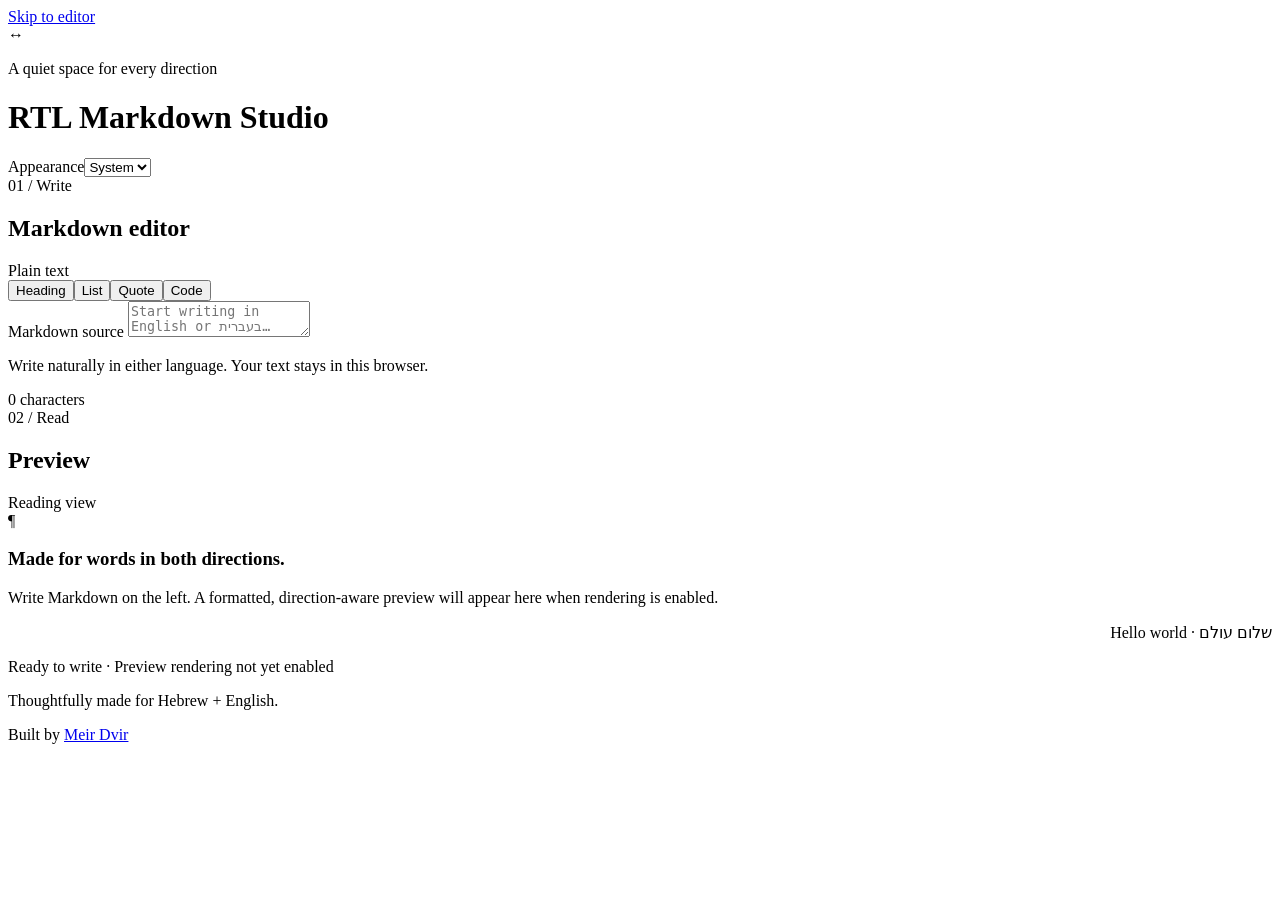
==== index.html @ 84f54b9d "feat(v1): add accessible static editor shell" ====
<!doctype html>
<html lang="en">
<head>
<meta charset="utf-8">
<meta name="viewport" content="width=device-width,initial-scale=1">
<meta name="color-scheme" content="light dark">
<meta name="description" content="An offline-first Markdown workspace for Hebrew and English writing.">
<title>RTL Markdown Studio</title>
<link rel="stylesheet" href="./styles.css">
<script src="./src/app.js" defer></script>
</head>
<body data-theme="system">
<a class="skip-link" href="#editor">Skip to editor</a>
<div class="app-shell">
<header class="site-header">
  <div class="brand"><span class="brand-mark" aria-hidden="true">↔</span><div><p class="eyebrow">A quiet space for every direction</p><h1>RTL Markdown Studio</h1></div></div>
  <div class="header-actions"><label for="theme">Appearance</label><select id="theme" name="theme"><option value="system">System</option><option value="light">Light</option><option value="dark">Dark</option></select></div>
</header>
<main class="workspace" aria-label="Markdown workspace">
<section class="panel editor-panel" aria-labelledby="editor-title">
  <div class="panel-header"><div><span class="section-kicker">01 / Write</span><h2 id="editor-title">Markdown editor</h2></div><span class="panel-tag">Plain text</span></div>
  <div class="toolbar" role="toolbar" aria-label="Markdown formatting"><button type="button" data-insert="heading">Heading</button><button type="button" data-insert="list">List</button><button type="button" data-insert="quote">Quote</button><button type="button" data-insert="code">Code</button></div>
  <label class="visually-hidden" for="editor">Markdown source</label>
  <textarea id="editor" name="editor" dir="auto" spellcheck="true" aria-describedby="editor-help" placeholder="Start writing in English or בעברית…"></textarea>
  <div class="panel-bottom"><p id="editor-help">Write naturally in either language. Your text stays in this browser.</p><output id="editor-count" for="editor">0 characters</output></div>
</section>
<section class="panel preview-panel" aria-labelledby="preview-title">
  <div class="panel-header"><div><span class="section-kicker">02 / Read</span><h2 id="preview-title">Preview</h2></div><span class="panel-tag">Reading view</span></div>
  <div id="preview" class="preview-content" role="region" aria-label="Rendered Markdown preview" aria-describedby="preview-help">
    <div class="empty-state"><span class="empty-symbol" aria-hidden="true">¶</span><h3>Made for words in both directions.</h3><p id="preview-help">Write Markdown on the left. A formatted, direction-aware preview will appear here when rendering is enabled.</p><p class="example" dir="auto">שלום עולם · Hello world</p></div>
  </div>
  <div class="panel-bottom preview-bottom"><p id="workspace-status" role="status" aria-live="polite">Ready to write · Preview rendering not yet enabled</p></div>
</section>
</main>
<footer class="site-footer"><p>Thoughtfully made for Hebrew + English.</p><p>Built by <a href="https://github.com/MeiRR17" rel="noopener noreferrer">Meir Dvir</a></p></footer>
</div>
</body>
</html>
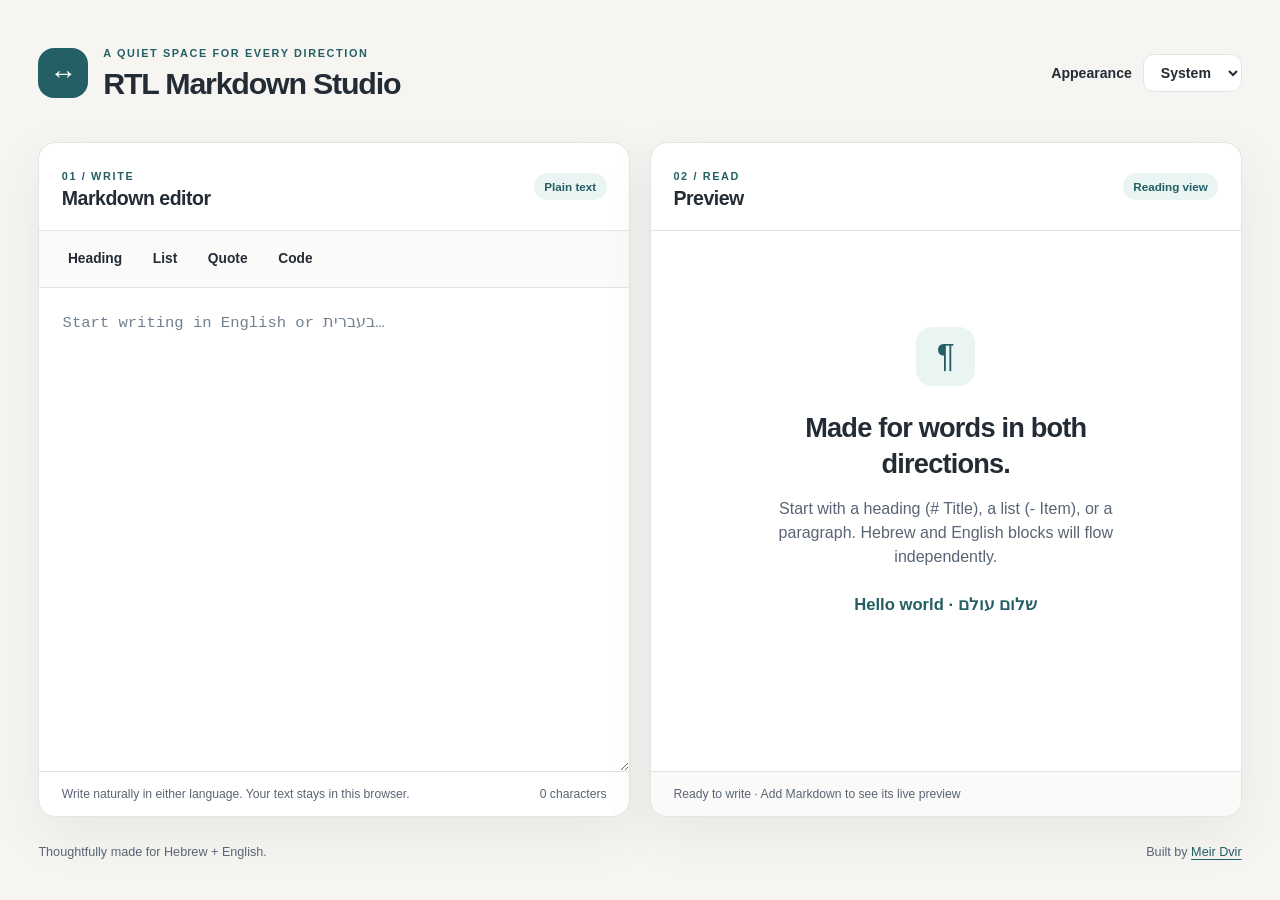
==== commit c8bad238: "v4: live preview and per-block direction (index.html)" ====
--- a/index.html
+++ b/index.html
@@ -7,6 +7,7 @@
 <meta name="description" content="An offline-first Markdown workspace for Hebrew and English writing.">
 <title>RTL Markdown Studio</title>
 <link rel="stylesheet" href="./styles.css">
+<script src="./src/preview-runtime.js" defer></script>
 <script src="./src/app.js" defer></script>
 </head>
 <body data-theme="system">
@@ -27,9 +28,9 @@
 <section class="panel preview-panel" aria-labelledby="preview-title">
   <div class="panel-header"><div><span class="section-kicker">02 / Read</span><h2 id="preview-title">Preview</h2></div><span class="panel-tag">Reading view</span></div>
   <div id="preview" class="preview-content" role="region" aria-label="Rendered Markdown preview" aria-describedby="preview-help">
-    <div class="empty-state"><span class="empty-symbol" aria-hidden="true">¶</span><h3>Made for words in both directions.</h3><p id="preview-help">Write Markdown on the left. A formatted, direction-aware preview will appear here when rendering is enabled.</p><p class="example" dir="auto">שלום עולם · Hello world</p></div>
+    <div class="empty-state"><span class="empty-symbol" aria-hidden="true">¶</span><h3>Made for words in both directions.</h3><p id="preview-help">Start with a heading (# Title), a list (- Item), or a paragraph. Hebrew and English blocks will flow independently.</p><p class="example" dir="auto">שלום עולם · Hello world</p></div>
   </div>
-  <div class="panel-bottom preview-bottom"><p id="workspace-status" role="status" aria-live="polite">Ready to write · Preview rendering not yet enabled</p></div>
+  <div class="panel-bottom preview-bottom"><p id="workspace-status" role="status" aria-live="polite">Ready to write · Add Markdown to see its live preview</p></div>
 </section>
 </main>
 <footer class="site-footer"><p>Thoughtfully made for Hebrew + English.</p><p>Built by <a href="https://github.com/MeiRR17" rel="noopener noreferrer">Meir Dvir</a></p></footer>
--- a/styles.css
+++ b/styles.css
@@ -0,0 +1,80 @@
+:root {
+  color-scheme: light;
+  font-family: Inter, ui-sans-serif, -apple-system, BlinkMacSystemFont, "Segoe UI", Arial, sans-serif;
+  --bg: #f6f5f2; --surface: #fff; --soft: #fbfaf8; --text: #232b35;
+  --subtle: #596574; --muted: #718091; --line: #e0e5e8;
+  --accent: #235f65; --accent-soft: #eaf5f3; --focus: #b25d10;
+  --shadow: 0 18px 52px rgb(36 57 63 / 7%);
+}
+:root:has(body[data-theme="dark"]) {
+  color-scheme: dark; --bg: #111c23; --surface: #19272f; --soft: #1e3038;
+  --text: #f1f6f5; --subtle: #becbd0; --muted: #9aabb4; --line: #32434c;
+  --accent: #8fd5cc; --accent-soft: #263f43; --focus: #f5bd75;
+  --shadow: 0 20px 60px rgb(0 0 0 / 18%);
+}
+@media (prefers-color-scheme: dark) {
+  :root:not(:has(body[data-theme="light"])) {
+    color-scheme: dark; --bg: #111c23; --surface: #19272f; --soft: #1e3038;
+    --text: #f1f6f5; --subtle: #becbd0; --muted: #9aabb4; --line: #32434c;
+    --accent: #8fd5cc; --accent-soft: #263f43; --focus: #f5bd75;
+    --shadow: 0 20px 60px rgb(0 0 0 / 18%);
+  }
+}
+* { box-sizing: border-box; }
+html { min-height: 100%; }
+body { margin: 0; background: var(--bg); color: var(--text); line-height: 1.5; }
+button, select, textarea { font: inherit; }
+button, select { cursor: pointer; }
+button:focus-visible, select:focus-visible, textarea:focus-visible, a:focus-visible {
+  outline: 3px solid var(--focus); outline-offset: 3px;
+}
+a { color: var(--accent); text-underline-offset: 3px; }
+.skip-link { position: absolute; left: 1rem; top: -5rem; z-index: 3; background: var(--surface); padding: .75rem 1rem; }
+.skip-link:focus { top: .5rem; }
+.app-shell { max-width: 1600px; margin: auto; min-height: 100vh; display: flex; flex-direction: column; padding: clamp(1rem, 3vw, 3rem); gap: 1.5rem; }
+.site-header, .site-footer { display: flex; align-items: center; justify-content: space-between; gap: 1.5rem; }
+.site-header { padding: .4rem 0 1rem; }
+.brand { display: flex; align-items: center; gap: .95rem; }
+.brand-mark { display: grid; place-items: center; width: 3.1rem; height: 3.1rem; border-radius: 1rem; background: var(--accent); color: var(--surface); font-size: 1.7rem; font-weight: 700; }
+.eyebrow, .section-kicker { color: var(--accent); text-transform: uppercase; letter-spacing: .15em; font-weight: 750; font-size: .68rem; margin: 0 0 .25rem; }
+h1 { font-size: clamp(1.3rem, 2.4vw, 1.9rem); letter-spacing: -.04em; line-height: 1.2; margin: 0; }
+.header-actions { display: flex; align-items: center; gap: .7rem; font-size: .88rem; font-weight: 650; }
+select { background: var(--surface); border: 1px solid var(--line); color: var(--text); border-radius: .65rem; padding: .55rem .8rem; }
+.workspace { flex: 1; display: grid; grid-template-columns: minmax(0, 1fr) minmax(0, 1fr); gap: 1.25rem; min-height: min(70vh, 790px); }
+.panel { display: flex; flex-direction: column; min-width: 0; background: var(--surface); border: 1px solid var(--line); border-radius: 1.1rem; box-shadow: var(--shadow); overflow: hidden; }
+.panel-header { display: flex; justify-content: space-between; align-items: center; gap: .7rem; padding: 1.25rem 1.4rem; border-bottom: 1px solid var(--line); }
+.panel-header h2 { margin: 0; line-height: 1.2; font-size: 1.22rem; letter-spacing: -.025em; }
+.panel-tag { font-size: .73rem; font-weight: 650; white-space: nowrap; border-radius: 20rem; padding: .3rem .65rem; background: var(--accent-soft); color: var(--accent); }
+.toolbar { padding: .65rem 1rem; display: flex; gap: .35rem; flex-wrap: wrap; background: var(--soft); border-bottom: 1px solid var(--line); }
+.toolbar button { background: transparent; color: var(--text); border: 1px solid transparent; padding: .4rem .72rem; border-radius: .5rem; font-size: .86rem; font-weight: 650; }
+.toolbar button:hover { background: var(--accent-soft); color: var(--accent); border-color: var(--line); }
+#editor { flex: 1; width: 100%; min-height: 360px; padding: 1.35rem 1.45rem; border: 0; resize: vertical; background: var(--surface); color: var(--text); line-height: 1.8; font-size: .97rem; font-family: ui-monospace, SFMono-Regular, Consolas, "Liberation Mono", "DejaVu Sans Mono", monospace; tab-size: 2; unicode-bidi: plaintext; }
+#editor::placeholder { color: var(--muted); opacity: 1; }
+#editor:focus { outline-offset: -4px; }
+.panel-bottom { display: flex; align-items: center; justify-content: space-between; gap: 1rem; padding: .8rem 1.4rem; border-top: 1px solid var(--line); font-size: .76rem; color: var(--subtle); }
+.panel-bottom p { margin: 0; }
+#editor-count { white-space: nowrap; font-variant-numeric: tabular-nums; }
+.preview-content { flex: 1; min-height: 360px; padding: 1.5rem; overflow-wrap: anywhere; }
+.empty-state { max-width: 24rem; margin: clamp(2rem, 8vh, 6rem) auto; text-align: center; }
+.empty-symbol { display: inline-grid; place-items: center; width: 3.7rem; height: 3.7rem; background: var(--accent-soft); color: var(--accent); border-radius: 1rem; font-size: 2.1rem; }
+.empty-state h3 { font-size: clamp(1.3rem, 2.3vw, 1.7rem); line-height: 1.3; letter-spacing: -.03em; margin: 1.5rem 0 .65rem; }
+.empty-state p { color: var(--subtle); }
+.empty-state .example { margin-top: 1.5rem; font-weight: 650; font-size: 1.04rem; color: var(--accent); unicode-bidi: plaintext; }
+.preview-bottom { background: var(--soft); }
+.site-footer { margin-top: .1rem; font-size: .79rem; color: var(--subtle); }
+.site-footer p { margin: 0; }
+.visually-hidden { position: absolute; width: 1px; height: 1px; padding: 0; margin: -1px; overflow: hidden; clip: rect(0,0,0,0); white-space: nowrap; border: 0; }
+@media (max-width: 780px) {
+  .app-shell { padding: 1rem; gap: 1rem; }
+  .site-header { align-items: flex-start; gap: 1rem; flex-wrap: wrap; }
+  .workspace { grid-template-columns: minmax(0, 1fr); min-height: 0; }
+  #editor { min-height: 260px; }
+  .preview-content { min-height: 250px; }
+  .empty-state { margin: 2rem auto; }
+  .panel-header { padding: 1rem; }
+  .panel-bottom { padding: .75rem 1rem; flex-wrap: wrap; }
+  .site-footer { align-items: flex-start; flex-wrap: wrap; gap: .4rem 1rem; }
+}
+@media (prefers-reduced-motion: no-preference) {
+  button, a, select { transition: background-color .15s ease, color .15s ease, border-color .15s ease; }
+}
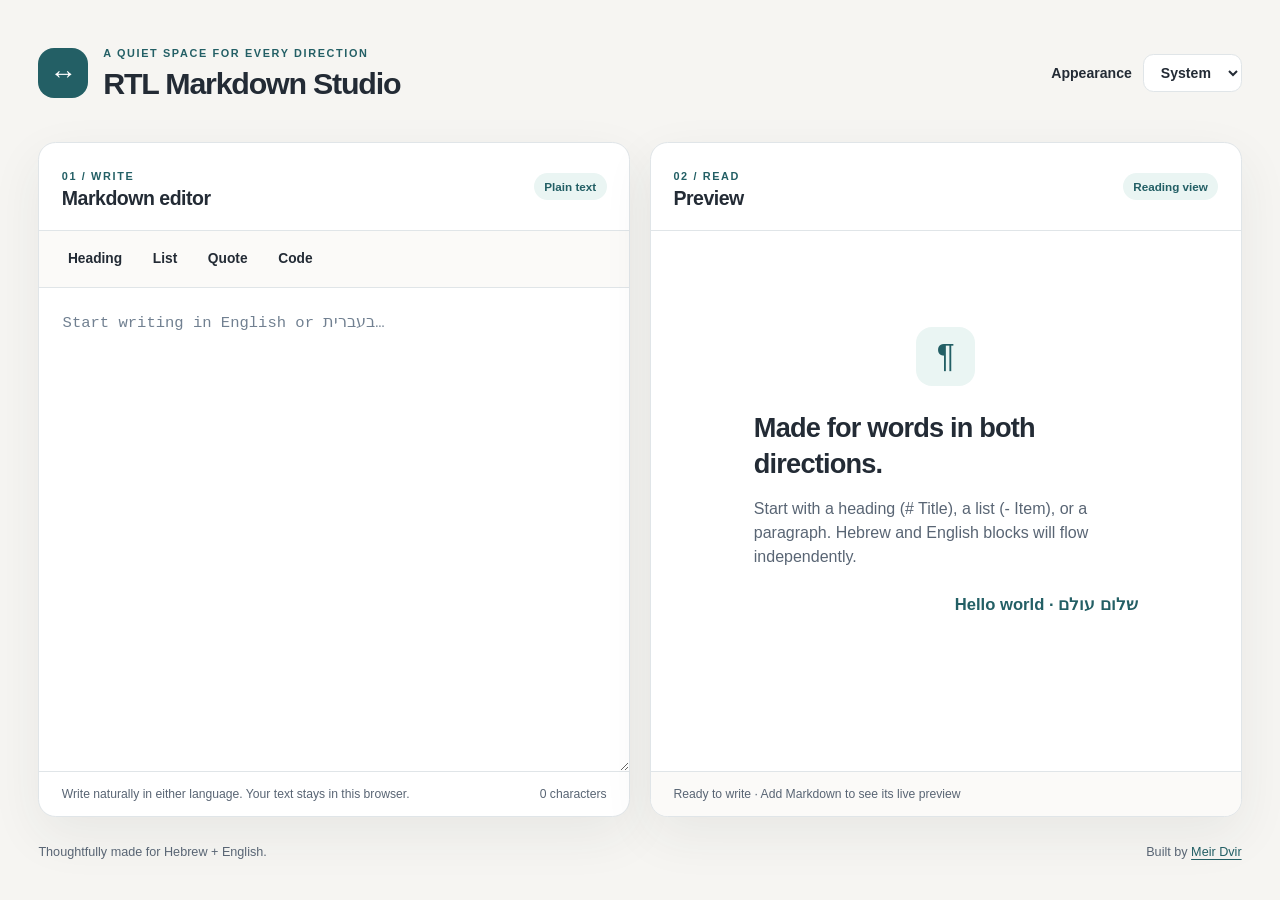
==== commit 7785fa9c: "fix(v4): keep preview accessibility description outside dynamic HTML" ====
--- a/index.html
+++ b/index.html
@@ -27,8 +27,9 @@
 </section>
 <section class="panel preview-panel" aria-labelledby="preview-title">
   <div class="panel-header"><div><span class="section-kicker">02 / Read</span><h2 id="preview-title">Preview</h2></div><span class="panel-tag">Reading view</span></div>
+  <p id="preview-help" class="visually-hidden">Live Markdown preview; Hebrew and English blocks use independent text directions.</p>
   <div id="preview" class="preview-content" role="region" aria-label="Rendered Markdown preview" aria-describedby="preview-help">
-    <div class="empty-state"><span class="empty-symbol" aria-hidden="true">¶</span><h3>Made for words in both directions.</h3><p id="preview-help">Start with a heading (# Title), a list (- Item), or a paragraph. Hebrew and English blocks will flow independently.</p><p class="example" dir="auto">שלום עולם · Hello world</p></div>
+    <div class="empty-state"><span class="empty-symbol" aria-hidden="true">¶</span><h3>Made for words in both directions.</h3><p>Start with a heading (# Title), a list (- Item), or a paragraph. Hebrew and English blocks will flow independently.</p><p class="example" dir="auto">שלום עולם · Hello world</p></div>
   </div>
   <div class="panel-bottom preview-bottom"><p id="workspace-status" role="status" aria-live="polite">Ready to write · Add Markdown to see its live preview</p></div>
 </section>
--- a/styles.css
+++ b/styles.css
@@ -78,3 +78,16 @@
 @media (prefers-reduced-motion: no-preference) {
   button, a, select { transition: background-color .15s ease, color .15s ease, border-color .15s ease; }
 }
+
+/* v4: isolate user-authored blocks without changing English application chrome. */
+.preview-content { direction: ltr; overflow-x: auto; }
+.preview-content :is(h1,h2,h3,h4,h5,h6,p,li,blockquote,th,td) { text-align: start; unicode-bidi: isolate; }
+.preview-content :is(pre,code) { direction: ltr; unicode-bidi: isolate; }
+.preview-content pre { overflow-x: auto; padding: 1rem; border-radius: .7rem; background: var(--soft); white-space: pre; }
+.preview-content code { font-family: ui-monospace, SFMono-Regular, Consolas, monospace; }
+.preview-content :not(pre) > code { background: var(--soft); padding: .12em .3em; border-radius: .25rem; }
+.preview-content table { border-collapse: collapse; width: 100%; max-width: 100%; }
+.preview-content th, .preview-content td { border: 1px solid var(--line); padding: .6rem .75rem; vertical-align: top; }
+.preview-content th { background: var(--soft); }
+.preview-content blockquote { margin-inline: 0; padding-inline: 1rem; border-inline-start: .25rem solid var(--accent); color: var(--subtle); }
+.preview-content a { unicode-bidi: isolate; }
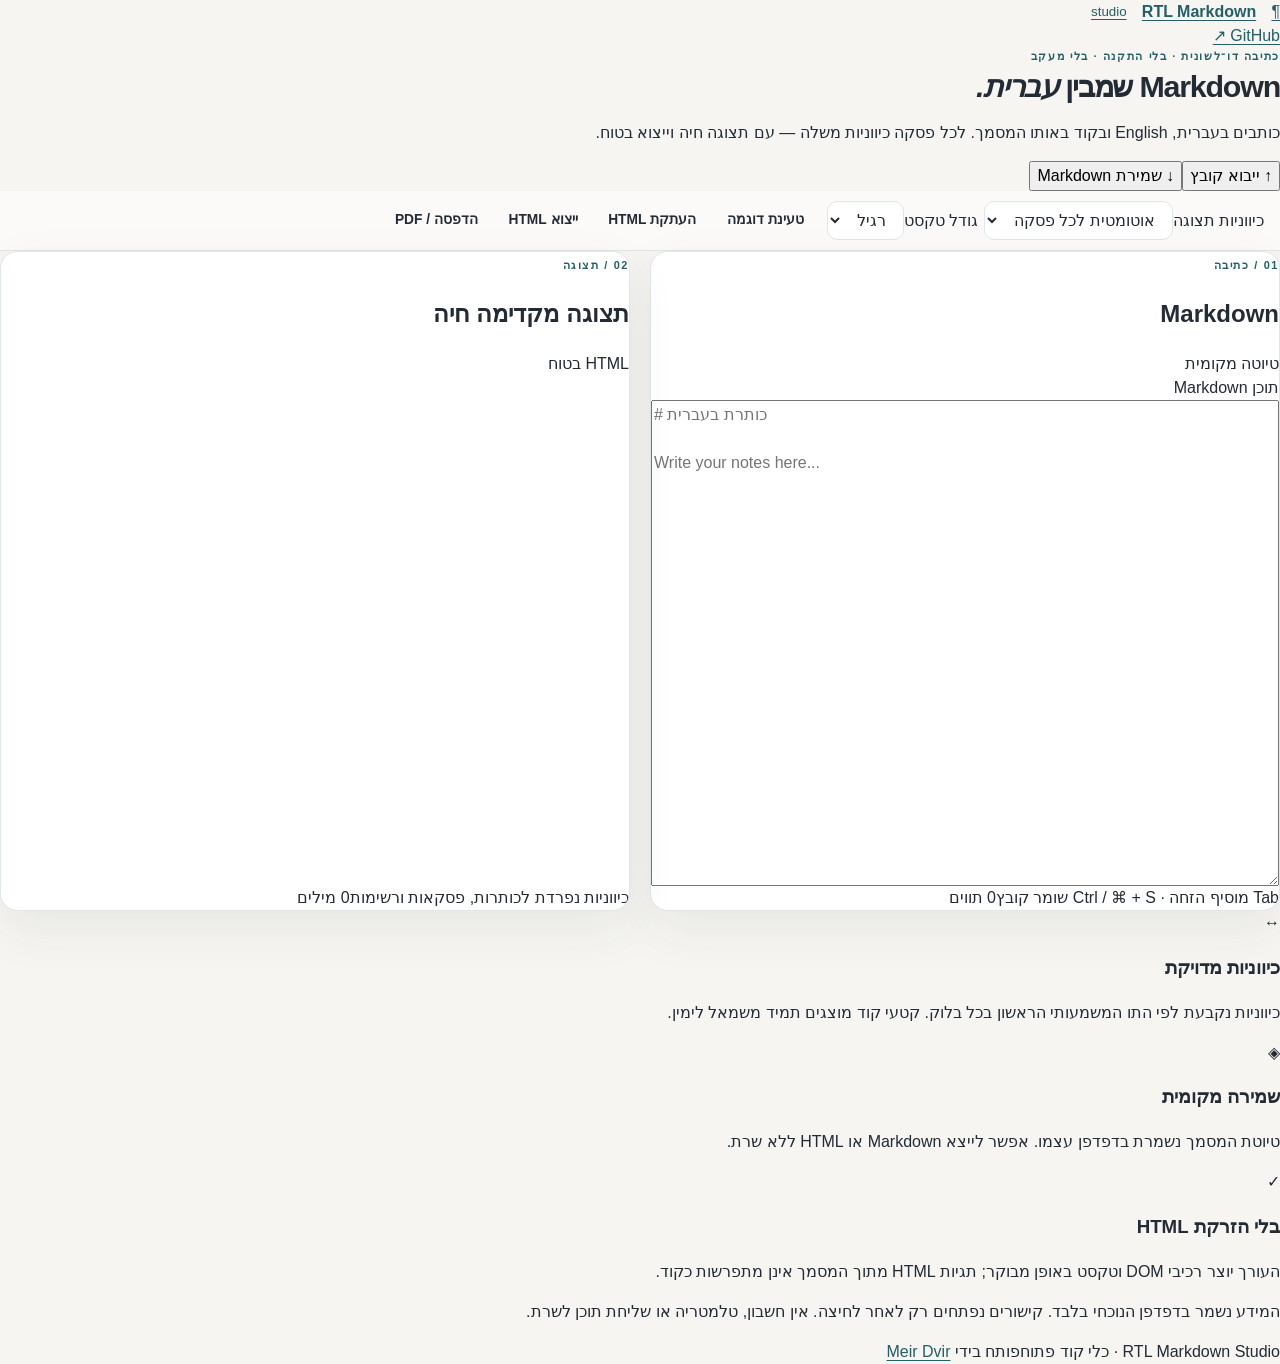
==== commit 6b4016a0: "feat(rtl-markdown): create Hebrew-first split editor and safe preview interface" ====
--- a/index.html
+++ b/index.html
@@ -1,40 +1,36 @@
 <!doctype html>
-<html lang="en">
+<html lang="he" dir="rtl">
 <head>
-<meta charset="utf-8">
-<meta name="viewport" content="width=device-width,initial-scale=1">
-<meta name="color-scheme" content="light dark">
-<meta name="description" content="An offline-first Markdown workspace for Hebrew and English writing.">
-<title>RTL Markdown Studio</title>
-<link rel="stylesheet" href="./styles.css">
-<script src="./src/preview-runtime.js" defer></script>
-<script src="./src/app.js" defer></script>
+<meta charset="utf-8"><meta name="viewport" content="width=device-width,initial-scale=1">
+<meta name="theme-color" content="#13243e">
+<meta name="description" content="עורך Markdown לעברית ולאנגלית, עם תצוגה מקדימה בטוחה, כיווניות אוטומטית ושמירה מקומית.">
+<title>RTL Markdown Studio — Markdown בעברית ובאנגלית</title>
+<link rel="stylesheet" href="./styles.css"><script type="module" src="./app.js"></script>
 </head>
-<body data-theme="system">
-<a class="skip-link" href="#editor">Skip to editor</a>
-<div class="app-shell">
-<header class="site-header">
-  <div class="brand"><span class="brand-mark" aria-hidden="true">↔</span><div><p class="eyebrow">A quiet space for every direction</p><h1>RTL Markdown Studio</h1></div></div>
-  <div class="header-actions"><label for="theme">Appearance</label><select id="theme" name="theme"><option value="system">System</option><option value="light">Light</option><option value="dark">Dark</option></select></div>
-</header>
-<main class="workspace" aria-label="Markdown workspace">
-<section class="panel editor-panel" aria-labelledby="editor-title">
-  <div class="panel-header"><div><span class="section-kicker">01 / Write</span><h2 id="editor-title">Markdown editor</h2></div><span class="panel-tag">Plain text</span></div>
-  <div class="toolbar" role="toolbar" aria-label="Markdown formatting"><button type="button" data-insert="heading">Heading</button><button type="button" data-insert="list">List</button><button type="button" data-insert="quote">Quote</button><button type="button" data-insert="code">Code</button></div>
-  <label class="visually-hidden" for="editor">Markdown source</label>
-  <textarea id="editor" name="editor" dir="auto" spellcheck="true" aria-describedby="editor-help" placeholder="Start writing in English or בעברית…"></textarea>
-  <div class="panel-bottom"><p id="editor-help">Write naturally in either language. Your text stays in this browser.</p><output id="editor-count" for="editor">0 characters</output></div>
-</section>
-<section class="panel preview-panel" aria-labelledby="preview-title">
-  <div class="panel-header"><div><span class="section-kicker">02 / Read</span><h2 id="preview-title">Preview</h2></div><span class="panel-tag">Reading view</span></div>
-  <p id="preview-help" class="visually-hidden">Live Markdown preview; Hebrew and English blocks use independent text directions.</p>
-  <div id="preview" class="preview-content" role="region" aria-label="Rendered Markdown preview" aria-describedby="preview-help">
-    <div class="empty-state"><span class="empty-symbol" aria-hidden="true">¶</span><h3>Made for words in both directions.</h3><p>Start with a heading (# Title), a list (- Item), or a paragraph. Hebrew and English blocks will flow independently.</p><p class="example" dir="auto">שלום עולם · Hello world</p></div>
+<body>
+<header class="topbar"><a class="brand" href="./"><span class="mark" aria-hidden="true">¶</span><strong>RTL <span>Markdown</span></strong><small>studio</small></a><a href="https://github.com/MeiRR17/rtl-markdown-studio" target="_blank" rel="noopener noreferrer" class="repo-link">GitHub ↗</a></header>
+<main class="shell">
+  <section class="intro">
+    <div class="eyebrow">כתיבה דו־לשונית · בלי התקנה · בלי מעקב</div>
+    <div class="intro-row"><div><h1>Markdown שמבין <em>עברית.</em></h1><p>כותבים בעברית, English ובקוד באותו המסמך. לכל פסקה כיווניות משלה — עם תצוגה חיה וייצוא בטוח.</p></div>
+      <div class="intro-actions"><button type="button" class="button secondary" id="import">↑ ייבוא קובץ</button><input id="file" type="file" accept=".md,.markdown,.txt,text/plain" hidden><button type="button" class="button primary" id="download">↓ שמירת Markdown</button></div></div>
+  </section>
+  <div id="message" class="message" role="status" aria-live="polite"></div>
+  <section class="toolbar" aria-label="הגדרות עורך">
+    <div class="toolbar-group"><label for="direction">כיווניות תצוגה</label><select id="direction"><option value="auto" selected>אוטומטית לכל פסקה</option><option value="rtl">מימין לשמאל</option><option value="ltr">משמאל לימין</option></select></div>
+    <div class="toolbar-group"><label for="font-size">גודל טקסט</label><select id="font-size"><option value="regular">רגיל</option><option value="large">גדול</option></select></div>
+    <span class="toolbar-grow"></span><button id="sample" type="button" class="text-button">טעינת דוגמה</button><button id="copy-html" type="button" class="text-button">העתקת HTML</button><button id="export-html" type="button" class="text-button">ייצוא HTML</button><button id="print" type="button" class="text-button">הדפסה / PDF</button>
+  </section>
+  <div class="workspace">
+    <section class="editor panel" aria-labelledby="editor-title"><div class="panel-heading"><div><span class="eyebrow">01 / כתיבה</span><h2 id="editor-title">Markdown</h2></div><span class="small-status" id="draft-status">טיוטה מקומית</span></div>
+      <label class="sr-only" for="source">תוכן Markdown</label><textarea id="source" rows="20" dir="auto" spellcheck="true" placeholder="# כותרת בעברית&#10;&#10;Write your notes here..."></textarea>
+      <div class="panel-foot"><span id="editor-hint">Tab מוסיף הזחה · Ctrl / ⌘ + S שומר קובץ</span><span id="statistics">0 תווים</span></div></section>
+    <section class="viewer panel" aria-labelledby="viewer-title"><div class="panel-heading"><div><span class="eyebrow">02 / תצוגה</span><h2 id="viewer-title">תצוגה מקדימה חיה</h2></div><span class="small-status">HTML בטוח</span></div>
+      <article class="preview-content" id="preview" aria-live="polite"></article>
+      <div class="panel-foot"><span>כיווניות נפרדת לכותרות, פסקאות ורשימות</span><span id="word-count">0 מילים</span></div></section>
   </div>
-  <div class="panel-bottom preview-bottom"><p id="workspace-status" role="status" aria-live="polite">Ready to write · Add Markdown to see its live preview</p></div>
-</section>
+  <section class="features"><article><span>↔</span><h3>כיווניות מדויקת</h3><p>כיווניות נקבעת לפי התו המשמעותי הראשון בכל בלוק. קטעי קוד מוצגים תמיד משמאל לימין.</p></article><article><span>◈</span><h3>שמירה מקומית</h3><p>טיוטת המסמך נשמרת בדפדפן עצמו. אפשר לייצא Markdown או HTML ללא שרת.</p></article><article><span>✓</span><h3>בלי הזרקת HTML</h3><p>העורך יוצר רכיבי DOM וטקסט באופן מבוקר; תגיות HTML מתוך המסמך אינן מתפרשות כקוד.</p></article></section>
+  <p class="privacy">המידע נשמר בדפדפן הנוכחי בלבד. קישורים נפתחים רק לאחר לחיצה. אין חשבון, טלמטריה או שליחת תוכן לשרת.</p>
 </main>
-<footer class="site-footer"><p>Thoughtfully made for Hebrew + English.</p><p>Built by <a href="https://github.com/MeiRR17" rel="noopener noreferrer">Meir Dvir</a></p></footer>
-</div>
-</body>
-</html>
+<footer><span>RTL Markdown Studio · כלי קוד פתוח</span><span>פותח בידי <a href="https://github.com/MeiRR17" target="_blank" rel="noopener noreferrer">Meir Dvir</a></span></footer>
+</body></html>
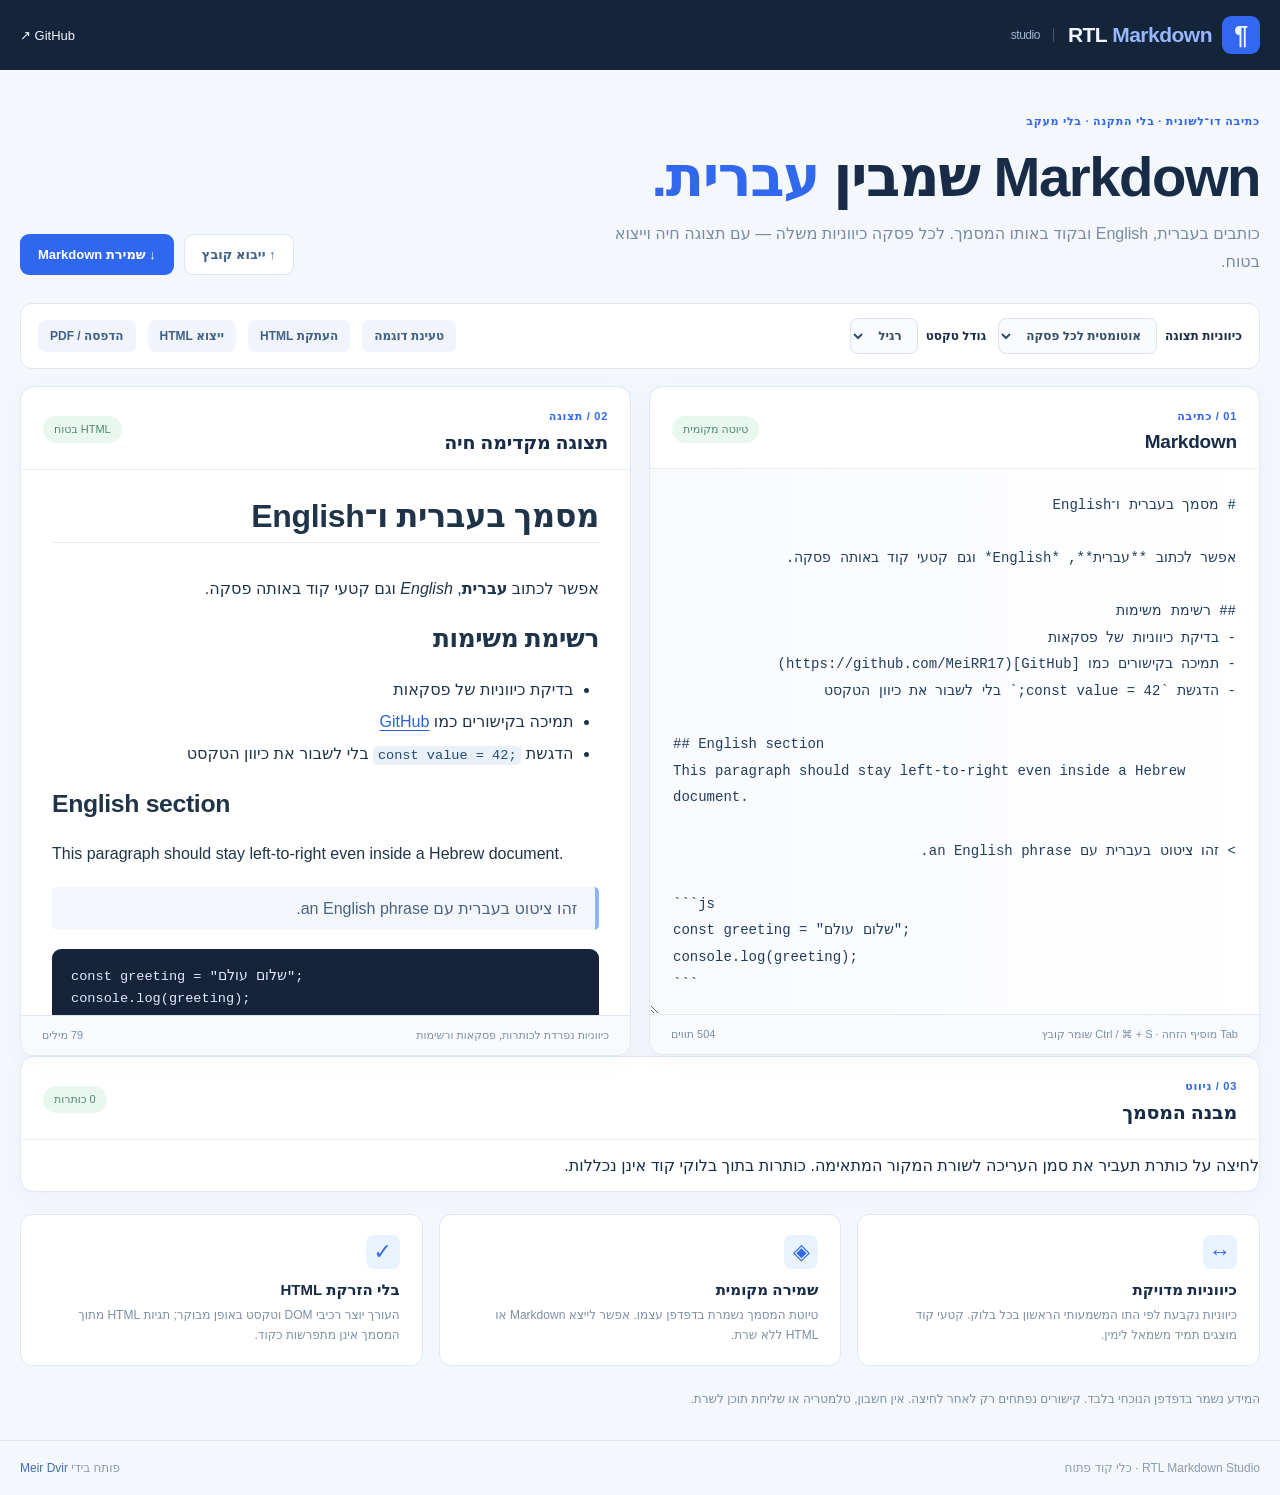
==== commit 2a5d8455: "feat(rtl-markdown): add document heading outline navigation panel" ====
--- a/index.html
+++ b/index.html
@@ -29,6 +29,14 @@
       <article class="preview-content" id="preview" aria-live="polite"></article>
       <div class="panel-foot"><span>כיווניות נפרדת לכותרות, פסקאות ורשימות</span><span id="word-count">0 מילים</span></div></section>
   </div>
+  <section class="outline-panel panel" aria-labelledby="outline-heading">
+    <div class="panel-heading">
+      <div><span class="eyebrow">03 / ניווט</span><h2 id="outline-heading">מבנה המסמך</h2></div>
+      <span class="small-status" id="outline-count">0 כותרות</span>
+    </div>
+    <p class="outline-hint">לחיצה על כותרת תעביר את סמן העריכה לשורת המקור המתאימה. כותרות בתוך בלוקי קוד אינן נכללות.</p>
+    <nav aria-label="ניווט בכותרות המסמך"><ol id="outline-items" class="outline-items"></ol></nav>
+  </section>
   <section class="features"><article><span>↔</span><h3>כיווניות מדויקת</h3><p>כיווניות נקבעת לפי התו המשמעותי הראשון בכל בלוק. קטעי קוד מוצגים תמיד משמאל לימין.</p></article><article><span>◈</span><h3>שמירה מקומית</h3><p>טיוטת המסמך נשמרת בדפדפן עצמו. אפשר לייצא Markdown או HTML ללא שרת.</p></article><article><span>✓</span><h3>בלי הזרקת HTML</h3><p>העורך יוצר רכיבי DOM וטקסט באופן מבוקר; תגיות HTML מתוך המסמך אינן מתפרשות כקוד.</p></article></section>
   <p class="privacy">המידע נשמר בדפדפן הנוכחי בלבד. קישורים נפתחים רק לאחר לחיצה. אין חשבון, טלמטריה או שליחת תוכן לשרת.</p>
 </main>
--- a/styles.css
+++ b/styles.css
@@ -1,93 +1 @@
-:root {
-  color-scheme: light;
-  font-family: Inter, ui-sans-serif, -apple-system, BlinkMacSystemFont, "Segoe UI", Arial, sans-serif;
-  --bg: #f6f5f2; --surface: #fff; --soft: #fbfaf8; --text: #232b35;
-  --subtle: #596574; --muted: #718091; --line: #e0e5e8;
-  --accent: #235f65; --accent-soft: #eaf5f3; --focus: #b25d10;
-  --shadow: 0 18px 52px rgb(36 57 63 / 7%);
-}
-:root:has(body[data-theme="dark"]) {
-  color-scheme: dark; --bg: #111c23; --surface: #19272f; --soft: #1e3038;
-  --text: #f1f6f5; --subtle: #becbd0; --muted: #9aabb4; --line: #32434c;
-  --accent: #8fd5cc; --accent-soft: #263f43; --focus: #f5bd75;
-  --shadow: 0 20px 60px rgb(0 0 0 / 18%);
-}
-@media (prefers-color-scheme: dark) {
-  :root:not(:has(body[data-theme="light"])) {
-    color-scheme: dark; --bg: #111c23; --surface: #19272f; --soft: #1e3038;
-    --text: #f1f6f5; --subtle: #becbd0; --muted: #9aabb4; --line: #32434c;
-    --accent: #8fd5cc; --accent-soft: #263f43; --focus: #f5bd75;
-    --shadow: 0 20px 60px rgb(0 0 0 / 18%);
-  }
-}
-* { box-sizing: border-box; }
-html { min-height: 100%; }
-body { margin: 0; background: var(--bg); color: var(--text); line-height: 1.5; }
-button, select, textarea { font: inherit; }
-button, select { cursor: pointer; }
-button:focus-visible, select:focus-visible, textarea:focus-visible, a:focus-visible {
-  outline: 3px solid var(--focus); outline-offset: 3px;
-}
-a { color: var(--accent); text-underline-offset: 3px; }
-.skip-link { position: absolute; left: 1rem; top: -5rem; z-index: 3; background: var(--surface); padding: .75rem 1rem; }
-.skip-link:focus { top: .5rem; }
-.app-shell { max-width: 1600px; margin: auto; min-height: 100vh; display: flex; flex-direction: column; padding: clamp(1rem, 3vw, 3rem); gap: 1.5rem; }
-.site-header, .site-footer { display: flex; align-items: center; justify-content: space-between; gap: 1.5rem; }
-.site-header { padding: .4rem 0 1rem; }
-.brand { display: flex; align-items: center; gap: .95rem; }
-.brand-mark { display: grid; place-items: center; width: 3.1rem; height: 3.1rem; border-radius: 1rem; background: var(--accent); color: var(--surface); font-size: 1.7rem; font-weight: 700; }
-.eyebrow, .section-kicker { color: var(--accent); text-transform: uppercase; letter-spacing: .15em; font-weight: 750; font-size: .68rem; margin: 0 0 .25rem; }
-h1 { font-size: clamp(1.3rem, 2.4vw, 1.9rem); letter-spacing: -.04em; line-height: 1.2; margin: 0; }
-.header-actions { display: flex; align-items: center; gap: .7rem; font-size: .88rem; font-weight: 650; }
-select { background: var(--surface); border: 1px solid var(--line); color: var(--text); border-radius: .65rem; padding: .55rem .8rem; }
-.workspace { flex: 1; display: grid; grid-template-columns: minmax(0, 1fr) minmax(0, 1fr); gap: 1.25rem; min-height: min(70vh, 790px); }
-.panel { display: flex; flex-direction: column; min-width: 0; background: var(--surface); border: 1px solid var(--line); border-radius: 1.1rem; box-shadow: var(--shadow); overflow: hidden; }
-.panel-header { display: flex; justify-content: space-between; align-items: center; gap: .7rem; padding: 1.25rem 1.4rem; border-bottom: 1px solid var(--line); }
-.panel-header h2 { margin: 0; line-height: 1.2; font-size: 1.22rem; letter-spacing: -.025em; }
-.panel-tag { font-size: .73rem; font-weight: 650; white-space: nowrap; border-radius: 20rem; padding: .3rem .65rem; background: var(--accent-soft); color: var(--accent); }
-.toolbar { padding: .65rem 1rem; display: flex; gap: .35rem; flex-wrap: wrap; background: var(--soft); border-bottom: 1px solid var(--line); }
-.toolbar button { background: transparent; color: var(--text); border: 1px solid transparent; padding: .4rem .72rem; border-radius: .5rem; font-size: .86rem; font-weight: 650; }
-.toolbar button:hover { background: var(--accent-soft); color: var(--accent); border-color: var(--line); }
-#editor { flex: 1; width: 100%; min-height: 360px; padding: 1.35rem 1.45rem; border: 0; resize: vertical; background: var(--surface); color: var(--text); line-height: 1.8; font-size: .97rem; font-family: ui-monospace, SFMono-Regular, Consolas, "Liberation Mono", "DejaVu Sans Mono", monospace; tab-size: 2; unicode-bidi: plaintext; }
-#editor::placeholder { color: var(--muted); opacity: 1; }
-#editor:focus { outline-offset: -4px; }
-.panel-bottom { display: flex; align-items: center; justify-content: space-between; gap: 1rem; padding: .8rem 1.4rem; border-top: 1px solid var(--line); font-size: .76rem; color: var(--subtle); }
-.panel-bottom p { margin: 0; }
-#editor-count { white-space: nowrap; font-variant-numeric: tabular-nums; }
-.preview-content { flex: 1; min-height: 360px; padding: 1.5rem; overflow-wrap: anywhere; }
-.empty-state { max-width: 24rem; margin: clamp(2rem, 8vh, 6rem) auto; text-align: center; }
-.empty-symbol { display: inline-grid; place-items: center; width: 3.7rem; height: 3.7rem; background: var(--accent-soft); color: var(--accent); border-radius: 1rem; font-size: 2.1rem; }
-.empty-state h3 { font-size: clamp(1.3rem, 2.3vw, 1.7rem); line-height: 1.3; letter-spacing: -.03em; margin: 1.5rem 0 .65rem; }
-.empty-state p { color: var(--subtle); }
-.empty-state .example { margin-top: 1.5rem; font-weight: 650; font-size: 1.04rem; color: var(--accent); unicode-bidi: plaintext; }
-.preview-bottom { background: var(--soft); }
-.site-footer { margin-top: .1rem; font-size: .79rem; color: var(--subtle); }
-.site-footer p { margin: 0; }
-.visually-hidden { position: absolute; width: 1px; height: 1px; padding: 0; margin: -1px; overflow: hidden; clip: rect(0,0,0,0); white-space: nowrap; border: 0; }
-@media (max-width: 780px) {
-  .app-shell { padding: 1rem; gap: 1rem; }
-  .site-header { align-items: flex-start; gap: 1rem; flex-wrap: wrap; }
-  .workspace { grid-template-columns: minmax(0, 1fr); min-height: 0; }
-  #editor { min-height: 260px; }
-  .preview-content { min-height: 250px; }
-  .empty-state { margin: 2rem auto; }
-  .panel-header { padding: 1rem; }
-  .panel-bottom { padding: .75rem 1rem; flex-wrap: wrap; }
-  .site-footer { align-items: flex-start; flex-wrap: wrap; gap: .4rem 1rem; }
-}
-@media (prefers-reduced-motion: no-preference) {
-  button, a, select { transition: background-color .15s ease, color .15s ease, border-color .15s ease; }
-}
-
-/* v4: isolate user-authored blocks without changing English application chrome. */
-.preview-content { direction: ltr; overflow-x: auto; }
-.preview-content :is(h1,h2,h3,h4,h5,h6,p,li,blockquote,th,td) { text-align: start; unicode-bidi: isolate; }
-.preview-content :is(pre,code) { direction: ltr; unicode-bidi: isolate; }
-.preview-content pre { overflow-x: auto; padding: 1rem; border-radius: .7rem; background: var(--soft); white-space: pre; }
-.preview-content code { font-family: ui-monospace, SFMono-Regular, Consolas, monospace; }
-.preview-content :not(pre) > code { background: var(--soft); padding: .12em .3em; border-radius: .25rem; }
-.preview-content table { border-collapse: collapse; width: 100%; max-width: 100%; }
-.preview-content th, .preview-content td { border: 1px solid var(--line); padding: .6rem .75rem; vertical-align: top; }
-.preview-content th { background: var(--soft); }
-.preview-content blockquote { margin-inline: 0; padding-inline: 1rem; border-inline-start: .25rem solid var(--accent); color: var(--subtle); }
-.preview-content a { unicode-bidi: isolate; }
+:root{font-family:Arial,"Noto Sans Hebrew",system-ui,sans-serif;background:#f4f7fc;color:#182c47;--navy:#14243b;--blue:#3168ed;--muted:#788ba2;--line:#e0e8f1;--surface:#fff}*{box-sizing:border-box}body{margin:0}a{color:inherit}button,input,select,textarea{font:inherit}button{cursor:pointer}button:disabled{cursor:not-allowed;opacity:.5}.topbar{display:flex;align-items:center;justify-content:space-between;gap:20px;background:var(--navy);color:#f0f6ff;padding:16px max(20px,calc((100vw - 1440px)/2))}.brand{display:flex;gap:10px;align-items:center;text-decoration:none;font-size:21px;letter-spacing:-.5px}.brand strong span{color:#96b8ff}.brand small{font-size:12px;color:#a2b4d2;border-right:1px solid #45566c;padding-right:13px;margin-right:4px;font-weight:400}.mark{display:grid;place-items:center;background:#3267ef;border-radius:9px;font-weight:900;font-size:25px;width:38px;height:38px}.repo-link{text-decoration:none;font-size:13px}.repo-link:hover{text-decoration:underline}.shell{max-width:1440px;margin:auto;padding:45px 20px 30px}.eyebrow{font-size:11px;font-weight:850;color:#3268ed;letter-spacing:.7px}.intro-row{display:flex;align-items:end;justify-content:space-between;gap:20px;margin:13px 0 28px}.intro h1{font-size:clamp(37px,4.4vw,58px);line-height:1.18;letter-spacing:-1.5px;margin:3px 0 10px}.intro h1 em{color:var(--blue);font-style:normal}.intro p{color:var(--muted);font-size:16px;line-height:1.7;max-width:680px;margin:0}.intro-actions{display:flex;gap:10px;flex-wrap:wrap;align-items:center}.button{padding:12px 17px;border-radius:9px;border:1px solid transparent;display:inline-flex;align-items:center;justify-content:center;gap:9px;font-size:13px;font-weight:730;white-space:nowrap}.button.primary{color:#fff;background:#3067ef}.button.secondary{color:#416387;background:#fff;border-color:#dce5f2}.button:not(:disabled):hover{filter:brightness(.96)}.message{font-size:12px;color:#137757;margin:0 0 12px}.message:empty{display:none}.message.error{color:#aa3046;background:#fff0f1;border:1px solid #f4dbe0;padding:10px;border-radius:8px}.toolbar{display:flex;flex-wrap:wrap;align-items:center;gap:12px;background:#fff;border:1px solid var(--line);border-radius:12px;padding:14px 17px;margin-bottom:17px}.toolbar-group{display:flex;align-items:center;gap:8px;font-size:12px;font-weight:760}.toolbar select{border:1px solid #dce4ee;background:#f9fbfe;color:#344d68;border-radius:8px;padding:9px 11px;font-size:12px}.toolbar-grow{flex:1}.text-button{border:0;background:#f1f5fb;color:#42618a;font-size:12px;font-weight:740;padding:9px 12px;border-radius:7px}.text-button:hover{background:#eaf1fc}.workspace{display:grid;grid-template-columns:repeat(2,minmax(0,1fr));gap:18px;align-items:start}.panel{min-width:0;background:#fff;border:1px solid var(--line);border-radius:14px;overflow:hidden;box-shadow:0 5px 25px #1a345009}.panel-heading{display:flex;justify-content:space-between;gap:15px;align-items:center;padding:19px 22px 15px;border-bottom:1px solid #e9eef5}.panel-heading h2{font-size:19px;letter-spacing:-.2px;margin:7px 0 0}.small-status{font-size:11px;color:#53886f;background:#e8f8ef;padding:7px 11px;border-radius:30px;white-space:nowrap}.editor textarea{display:block;width:100%;height:545px;min-height:300px;border:0;outline:0;resize:vertical;padding:23px;white-space:pre-wrap;tab-size:2;background:linear-gradient(90deg,#f8fafd,#fff);color:#233d5e;font:14px/1.9 ui-monospace,SFMono-Regular,Consolas,monospace;unicode-bidi:plaintext}.editor textarea:focus-visible{outline:2px solid #adc7fa;outline-offset:-3px}.viewer{display:flex;flex-direction:column}.preview-content{padding:26px 31px;overflow:auto;height:545px;min-height:300px;overscroll-behavior:contain;background:#fff;color:#203449;line-height:1.7;font-size:16px;white-space:normal;word-break:normal;overflow-wrap:anywhere}.preview-content.large{font-size:19px}.preview-content>*:first-child{margin-top:0}.preview-content .bidi-block{text-align:start;unicode-bidi:plaintext}.preview-content h1{font-size:2em;line-height:1.25;border-bottom:1px solid #e6ebf2;padding-bottom:.2em}.preview-content h2{font-size:1.55em;line-height:1.3}.preview-content h3{font-size:1.28em}.preview-content h4,.preview-content h5,.preview-content h6{font-size:1em}.preview-content h1,.preview-content h2,.preview-content h3{letter-spacing:-.35px}.preview-content p{margin:.75em 0}.preview-content a{color:#2a62d6;text-decoration:underline;text-underline-offset:3px}.preview-content a:focus-visible{outline:2px solid #3168ed}.preview-content blockquote{border-inline-start:4px solid #8db4f7;background:#f3f7fc;padding:.5em 1.1em;margin:1.2em 0;border-radius:5px;color:#496381}.preview-content ol,.preview-content ul{padding-inline-start:1.6em;margin:1.1em 0}.preview-content li{margin:.3em 0}.preview-content li.bidi-block{unicode-bidi:plaintext}.preview-content code{direction:ltr;unicode-bidi:isolate;font-family:ui-monospace,SFMono-Regular,Consolas,monospace;font-size:.85em;background:#eaf0f7;color:#244b73;border-radius:5px;padding:.15em .35em}.preview-content pre{background:#15243b;color:#e0e9fa;border-radius:9px;padding:17px 19px;direction:ltr;text-align:left;overflow:auto;max-width:100%;line-height:1.6}.preview-content pre code{display:block;color:inherit;background:none;padding:0;direction:ltr;white-space:pre;unicode-bidi:normal}.preview-content hr{border:0;border-top:1px solid #dce5f0;margin:1.4em 0}.panel-foot{display:flex;justify-content:space-between;gap:10px;background:#f8fafe;padding:13px 21px;font-size:11px;color:#7c90a8;border-top:1px solid var(--line)}.features{display:grid;grid-template-columns:repeat(3,minmax(0,1fr));gap:16px;margin:22px 0}.features article{padding:20px 22px;border:1px solid var(--line);background:#fff;border-radius:12px}.features article>span{display:grid;place-items:center;width:34px;height:34px;background:#e9f2ff;color:#336ce7;border-radius:8px;font-size:22px}.features h3{font-size:15px;margin:12px 0 7px}.features p{font-size:12px;color:#7c8fa6;line-height:1.65;margin:0}.privacy{font-size:12px;color:#7b8fa4;line-height:1.65;margin:24px 0 0}footer{display:flex;justify-content:space-between;gap:14px;max-width:1440px;margin:auto;padding:20px;border-top:1px solid #dde5f0;color:#8b9caf;font-size:12px}footer a{color:#4371ad;text-decoration:none}.sr-only{position:absolute;width:1px;height:1px;padding:0;margin:-1px;overflow:hidden;clip:rect(0,0,0,0);white-space:nowrap}@media(max-width:1080px){.workspace{grid-template-columns:1fr}.editor textarea,.preview-content{height:390px}.intro-row{align-items:start;flex-direction:column}.shell{padding-top:29px}}@media(max-width:560px){.topbar{padding:13px}.brand small{display:none}.shell{padding:30px 12px}.intro h1{letter-spacing:-1px}.intro-actions{width:100%}.intro-actions .button{flex:1}.toolbar{padding:10px;gap:8px}.toolbar-grow{display:none}.toolbar-group{flex:1}.toolbar-group select{width:100%}.panel-heading{padding:15px}.editor textarea,.preview-content{height:350px;padding:16px}.features{grid-template-columns:1fr}footer{padding:18px 12px}}@media print{@page{size:A4;margin:15mm}body{background:#fff}.topbar,.intro,.toolbar,.editor,.panel-heading,.panel-foot,.features,.privacy,footer,.message{display:none!important}.shell{padding:0;max-width:none}.workspace{display:block}.viewer{border:0;box-shadow:none}.preview-content{display:block;height:auto!important;overflow:visible;padding:0;color:#000;font-size:12pt}.preview-content pre{white-space:pre-wrap;page-break-inside:avoid}}
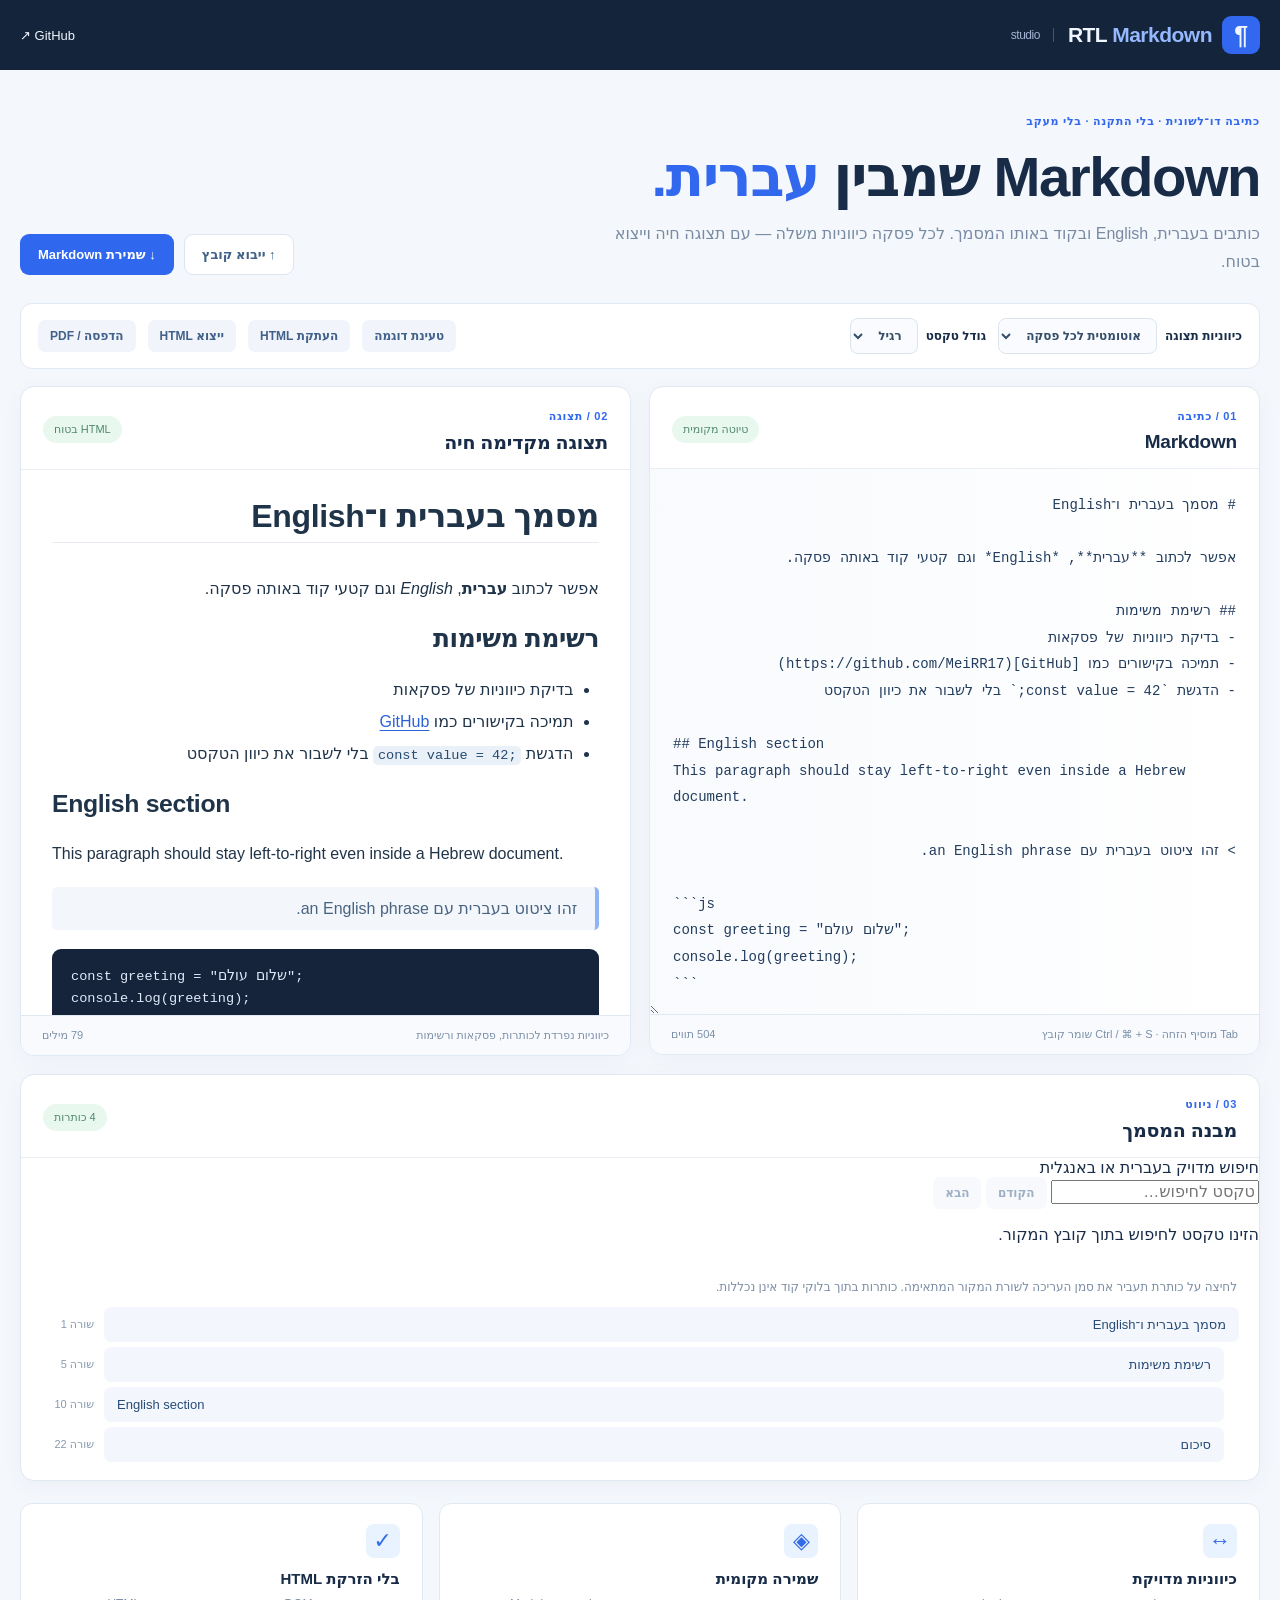
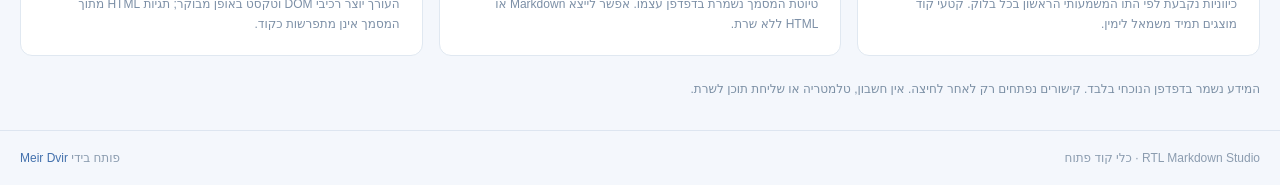
==== commit deb9bf9b: "feat(rtl-markdown): add accessible literal search and next/previous controls" ====
--- a/index.html
+++ b/index.html
@@ -34,6 +34,15 @@
       <div><span class="eyebrow">03 / ניווט</span><h2 id="outline-heading">מבנה המסמך</h2></div>
       <span class="small-status" id="outline-count">0 כותרות</span>
     </div>
+    <div class="find-toolbar" role="search" aria-label="חיפוש מילולי במסמך">
+      <label for="find-query">חיפוש מדויק בעברית או באנגלית</label>
+      <div class="find-actions">
+        <input id="find-query" type="search" maxlength="120" autocomplete="off" spellcheck="false" placeholder="טקסט לחיפוש…" aria-describedby="find-result">
+        <button id="find-prev" type="button" class="text-button" disabled aria-label="התאמה קודמת">הקודם</button>
+        <button id="find-next" type="button" class="text-button" disabled aria-label="התאמה הבאה">הבא</button>
+      </div>
+      <p id="find-result" role="status" aria-live="polite">הזינו טקסט לחיפוש בתוך קובץ המקור.</p>
+    </div>
     <p class="outline-hint">לחיצה על כותרת תעביר את סמן העריכה לשורת המקור המתאימה. כותרות בתוך בלוקי קוד אינן נכללות.</p>
     <nav aria-label="ניווט בכותרות המסמך"><ol id="outline-items" class="outline-items"></ol></nav>
   </section>
--- a/styles.css
+++ b/styles.css
@@ -1 +1,3 @@
-:root{font-family:Arial,"Noto Sans Hebrew",system-ui,sans-serif;background:#f4f7fc;color:#182c47;--navy:#14243b;--blue:#3168ed;--muted:#788ba2;--line:#e0e8f1;--surface:#fff}*{box-sizing:border-box}body{margin:0}a{color:inherit}button,input,select,textarea{font:inherit}button{cursor:pointer}button:disabled{cursor:not-allowed;opacity:.5}.topbar{display:flex;align-items:center;justify-content:space-between;gap:20px;background:var(--navy);color:#f0f6ff;padding:16px max(20px,calc((100vw - 1440px)/2))}.brand{display:flex;gap:10px;align-items:center;text-decoration:none;font-size:21px;letter-spacing:-.5px}.brand strong span{color:#96b8ff}.brand small{font-size:12px;color:#a2b4d2;border-right:1px solid #45566c;padding-right:13px;margin-right:4px;font-weight:400}.mark{display:grid;place-items:center;background:#3267ef;border-radius:9px;font-weight:900;font-size:25px;width:38px;height:38px}.repo-link{text-decoration:none;font-size:13px}.repo-link:hover{text-decoration:underline}.shell{max-width:1440px;margin:auto;padding:45px 20px 30px}.eyebrow{font-size:11px;font-weight:850;color:#3268ed;letter-spacing:.7px}.intro-row{display:flex;align-items:end;justify-content:space-between;gap:20px;margin:13px 0 28px}.intro h1{font-size:clamp(37px,4.4vw,58px);line-height:1.18;letter-spacing:-1.5px;margin:3px 0 10px}.intro h1 em{color:var(--blue);font-style:normal}.intro p{color:var(--muted);font-size:16px;line-height:1.7;max-width:680px;margin:0}.intro-actions{display:flex;gap:10px;flex-wrap:wrap;align-items:center}.button{padding:12px 17px;border-radius:9px;border:1px solid transparent;display:inline-flex;align-items:center;justify-content:center;gap:9px;font-size:13px;font-weight:730;white-space:nowrap}.button.primary{color:#fff;background:#3067ef}.button.secondary{color:#416387;background:#fff;border-color:#dce5f2}.button:not(:disabled):hover{filter:brightness(.96)}.message{font-size:12px;color:#137757;margin:0 0 12px}.message:empty{display:none}.message.error{color:#aa3046;background:#fff0f1;border:1px solid #f4dbe0;padding:10px;border-radius:8px}.toolbar{display:flex;flex-wrap:wrap;align-items:center;gap:12px;background:#fff;border:1px solid var(--line);border-radius:12px;padding:14px 17px;margin-bottom:17px}.toolbar-group{display:flex;align-items:center;gap:8px;font-size:12px;font-weight:760}.toolbar select{border:1px solid #dce4ee;background:#f9fbfe;color:#344d68;border-radius:8px;padding:9px 11px;font-size:12px}.toolbar-grow{flex:1}.text-button{border:0;background:#f1f5fb;color:#42618a;font-size:12px;font-weight:740;padding:9px 12px;border-radius:7px}.text-button:hover{background:#eaf1fc}.workspace{display:grid;grid-template-columns:repeat(2,minmax(0,1fr));gap:18px;align-items:start}.panel{min-width:0;background:#fff;border:1px solid var(--line);border-radius:14px;overflow:hidden;box-shadow:0 5px 25px #1a345009}.panel-heading{display:flex;justify-content:space-between;gap:15px;align-items:center;padding:19px 22px 15px;border-bottom:1px solid #e9eef5}.panel-heading h2{font-size:19px;letter-spacing:-.2px;margin:7px 0 0}.small-status{font-size:11px;color:#53886f;background:#e8f8ef;padding:7px 11px;border-radius:30px;white-space:nowrap}.editor textarea{display:block;width:100%;height:545px;min-height:300px;border:0;outline:0;resize:vertical;padding:23px;white-space:pre-wrap;tab-size:2;background:linear-gradient(90deg,#f8fafd,#fff);color:#233d5e;font:14px/1.9 ui-monospace,SFMono-Regular,Consolas,monospace;unicode-bidi:plaintext}.editor textarea:focus-visible{outline:2px solid #adc7fa;outline-offset:-3px}.viewer{display:flex;flex-direction:column}.preview-content{padding:26px 31px;overflow:auto;height:545px;min-height:300px;overscroll-behavior:contain;background:#fff;color:#203449;line-height:1.7;font-size:16px;white-space:normal;word-break:normal;overflow-wrap:anywhere}.preview-content.large{font-size:19px}.preview-content>*:first-child{margin-top:0}.preview-content .bidi-block{text-align:start;unicode-bidi:plaintext}.preview-content h1{font-size:2em;line-height:1.25;border-bottom:1px solid #e6ebf2;padding-bottom:.2em}.preview-content h2{font-size:1.55em;line-height:1.3}.preview-content h3{font-size:1.28em}.preview-content h4,.preview-content h5,.preview-content h6{font-size:1em}.preview-content h1,.preview-content h2,.preview-content h3{letter-spacing:-.35px}.preview-content p{margin:.75em 0}.preview-content a{color:#2a62d6;text-decoration:underline;text-underline-offset:3px}.preview-content a:focus-visible{outline:2px solid #3168ed}.preview-content blockquote{border-inline-start:4px solid #8db4f7;background:#f3f7fc;padding:.5em 1.1em;margin:1.2em 0;border-radius:5px;color:#496381}.preview-content ol,.preview-content ul{padding-inline-start:1.6em;margin:1.1em 0}.preview-content li{margin:.3em 0}.preview-content li.bidi-block{unicode-bidi:plaintext}.preview-content code{direction:ltr;unicode-bidi:isolate;font-family:ui-monospace,SFMono-Regular,Consolas,monospace;font-size:.85em;background:#eaf0f7;color:#244b73;border-radius:5px;padding:.15em .35em}.preview-content pre{background:#15243b;color:#e0e9fa;border-radius:9px;padding:17px 19px;direction:ltr;text-align:left;overflow:auto;max-width:100%;line-height:1.6}.preview-content pre code{display:block;color:inherit;background:none;padding:0;direction:ltr;white-space:pre;unicode-bidi:normal}.preview-content hr{border:0;border-top:1px solid #dce5f0;margin:1.4em 0}.panel-foot{display:flex;justify-content:space-between;gap:10px;background:#f8fafe;padding:13px 21px;font-size:11px;color:#7c90a8;border-top:1px solid var(--line)}.features{display:grid;grid-template-columns:repeat(3,minmax(0,1fr));gap:16px;margin:22px 0}.features article{padding:20px 22px;border:1px solid var(--line);background:#fff;border-radius:12px}.features article>span{display:grid;place-items:center;width:34px;height:34px;background:#e9f2ff;color:#336ce7;border-radius:8px;font-size:22px}.features h3{font-size:15px;margin:12px 0 7px}.features p{font-size:12px;color:#7c8fa6;line-height:1.65;margin:0}.privacy{font-size:12px;color:#7b8fa4;line-height:1.65;margin:24px 0 0}footer{display:flex;justify-content:space-between;gap:14px;max-width:1440px;margin:auto;padding:20px;border-top:1px solid #dde5f0;color:#8b9caf;font-size:12px}footer a{color:#4371ad;text-decoration:none}.sr-only{position:absolute;width:1px;height:1px;padding:0;margin:-1px;overflow:hidden;clip:rect(0,0,0,0);white-space:nowrap}@media(max-width:1080px){.workspace{grid-template-columns:1fr}.editor textarea,.preview-content{height:390px}.intro-row{align-items:start;flex-direction:column}.shell{padding-top:29px}}@media(max-width:560px){.topbar{padding:13px}.brand small{display:none}.shell{padding:30px 12px}.intro h1{letter-spacing:-1px}.intro-actions{width:100%}.intro-actions .button{flex:1}.toolbar{padding:10px;gap:8px}.toolbar-grow{display:none}.toolbar-group{flex:1}.toolbar-group select{width:100%}.panel-heading{padding:15px}.editor textarea,.preview-content{height:350px;padding:16px}.features{grid-template-columns:1fr}footer{padding:18px 12px}}@media print{@page{size:A4;margin:15mm}body{background:#fff}.topbar,.intro,.toolbar,.editor,.panel-heading,.panel-foot,.features,.privacy,footer,.message{display:none!important}.shell{padding:0;max-width:none}.workspace{display:block}.viewer{border:0;box-shadow:none}.preview-content{display:block;height:auto!important;overflow:visible;padding:0;color:#000;font-size:12pt}.preview-content pre{white-space:pre-wrap;page-break-inside:avoid}}+:root{font-family:Arial,"Noto Sans Hebrew",system-ui,sans-serif;background:#f4f7fc;color:#182c47;--navy:#14243b;--blue:#3168ed;--muted:#788ba2;--line:#e0e8f1;--surface:#fff}*{box-sizing:border-box}body{margin:0}a{color:inherit}button,input,select,textarea{font:inherit}button{cursor:pointer}button:disabled{cursor:not-allowed;opacity:.5}.topbar{display:flex;align-items:center;justify-content:space-between;gap:20px;background:var(--navy);color:#f0f6ff;padding:16px max(20px,calc((100vw - 1440px)/2))}.brand{display:flex;gap:10px;align-items:center;text-decoration:none;font-size:21px;letter-spacing:-.5px}.brand strong span{color:#96b8ff}.brand small{font-size:12px;color:#a2b4d2;border-right:1px solid #45566c;padding-right:13px;margin-right:4px;font-weight:400}.mark{display:grid;place-items:center;background:#3267ef;border-radius:9px;font-weight:900;font-size:25px;width:38px;height:38px}.repo-link{text-decoration:none;font-size:13px}.repo-link:hover{text-decoration:underline}.shell{max-width:1440px;margin:auto;padding:45px 20px 30px}.eyebrow{font-size:11px;font-weight:850;color:#3268ed;letter-spacing:.7px}.intro-row{display:flex;align-items:end;justify-content:space-between;gap:20px;margin:13px 0 28px}.intro h1{font-size:clamp(37px,4.4vw,58px);line-height:1.18;letter-spacing:-1.5px;margin:3px 0 10px}.intro h1 em{color:var(--blue);font-style:normal}.intro p{color:var(--muted);font-size:16px;line-height:1.7;max-width:680px;margin:0}.intro-actions{display:flex;gap:10px;flex-wrap:wrap;align-items:center}.button{padding:12px 17px;border-radius:9px;border:1px solid transparent;display:inline-flex;align-items:center;justify-content:center;gap:9px;font-size:13px;font-weight:730;white-space:nowrap}.button.primary{color:#fff;background:#3067ef}.button.secondary{color:#416387;background:#fff;border-color:#dce5f2}.button:not(:disabled):hover{filter:brightness(.96)}.message{font-size:12px;color:#137757;margin:0 0 12px}.message:empty{display:none}.message.error{color:#aa3046;background:#fff0f1;border:1px solid #f4dbe0;padding:10px;border-radius:8px}.toolbar{display:flex;flex-wrap:wrap;align-items:center;gap:12px;background:#fff;border:1px solid var(--line);border-radius:12px;padding:14px 17px;margin-bottom:17px}.toolbar-group{display:flex;align-items:center;gap:8px;font-size:12px;font-weight:760}.toolbar select{border:1px solid #dce4ee;background:#f9fbfe;color:#344d68;border-radius:8px;padding:9px 11px;font-size:12px}.toolbar-grow{flex:1}.text-button{border:0;background:#f1f5fb;color:#42618a;font-size:12px;font-weight:740;padding:9px 12px;border-radius:7px}.text-button:hover{background:#eaf1fc}.workspace{display:grid;grid-template-columns:repeat(2,minmax(0,1fr));gap:18px;align-items:start}.panel{min-width:0;background:#fff;border:1px solid var(--line);border-radius:14px;overflow:hidden;box-shadow:0 5px 25px #1a345009}.panel-heading{display:flex;justify-content:space-between;gap:15px;align-items:center;padding:19px 22px 15px;border-bottom:1px solid #e9eef5}.panel-heading h2{font-size:19px;letter-spacing:-.2px;margin:7px 0 0}.small-status{font-size:11px;color:#53886f;background:#e8f8ef;padding:7px 11px;border-radius:30px;white-space:nowrap}.editor textarea{display:block;width:100%;height:545px;min-height:300px;border:0;outline:0;resize:vertical;padding:23px;white-space:pre-wrap;tab-size:2;background:linear-gradient(90deg,#f8fafd,#fff);color:#233d5e;font:14px/1.9 ui-monospace,SFMono-Regular,Consolas,monospace;unicode-bidi:plaintext}.editor textarea:focus-visible{outline:2px solid #adc7fa;outline-offset:-3px}.viewer{display:flex;flex-direction:column}.preview-content{padding:26px 31px;overflow:auto;height:545px;min-height:300px;overscroll-behavior:contain;background:#fff;color:#203449;line-height:1.7;font-size:16px;white-space:normal;word-break:normal;overflow-wrap:anywhere}.preview-content.large{font-size:19px}.preview-content>*:first-child{margin-top:0}.preview-content .bidi-block{text-align:start;unicode-bidi:plaintext}.preview-content h1{font-size:2em;line-height:1.25;border-bottom:1px solid #e6ebf2;padding-bottom:.2em}.preview-content h2{font-size:1.55em;line-height:1.3}.preview-content h3{font-size:1.28em}.preview-content h4,.preview-content h5,.preview-content h6{font-size:1em}.preview-content h1,.preview-content h2,.preview-content h3{letter-spacing:-.35px}.preview-content p{margin:.75em 0}.preview-content a{color:#2a62d6;text-decoration:underline;text-underline-offset:3px}.preview-content a:focus-visible{outline:2px solid #3168ed}.preview-content blockquote{border-inline-start:4px solid #8db4f7;background:#f3f7fc;padding:.5em 1.1em;margin:1.2em 0;border-radius:5px;color:#496381}.preview-content ol,.preview-content ul{padding-inline-start:1.6em;margin:1.1em 0}.preview-content li{margin:.3em 0}.preview-content li.bidi-block{unicode-bidi:plaintext}.preview-content code{direction:ltr;unicode-bidi:isolate;font-family:ui-monospace,SFMono-Regular,Consolas,monospace;font-size:.85em;background:#eaf0f7;color:#244b73;border-radius:5px;padding:.15em .35em}.preview-content pre{background:#15243b;color:#e0e9fa;border-radius:9px;padding:17px 19px;direction:ltr;text-align:left;overflow:auto;max-width:100%;line-height:1.6}.preview-content pre code{display:block;color:inherit;background:none;padding:0;direction:ltr;white-space:pre;unicode-bidi:normal}.preview-content hr{border:0;border-top:1px solid #dce5f0;margin:1.4em 0}.panel-foot{display:flex;justify-content:space-between;gap:10px;background:#f8fafe;padding:13px 21px;font-size:11px;color:#7c90a8;border-top:1px solid var(--line)}.features{display:grid;grid-template-columns:repeat(3,minmax(0,1fr));gap:16px;margin:22px 0}.features article{padding:20px 22px;border:1px solid var(--line);background:#fff;border-radius:12px}.features article>span{display:grid;place-items:center;width:34px;height:34px;background:#e9f2ff;color:#336ce7;border-radius:8px;font-size:22px}.features h3{font-size:15px;margin:12px 0 7px}.features p{font-size:12px;color:#7c8fa6;line-height:1.65;margin:0}.privacy{font-size:12px;color:#7b8fa4;line-height:1.65;margin:24px 0 0}footer{display:flex;justify-content:space-between;gap:14px;max-width:1440px;margin:auto;padding:20px;border-top:1px solid #dde5f0;color:#8b9caf;font-size:12px}footer a{color:#4371ad;text-decoration:none}.sr-only{position:absolute;width:1px;height:1px;padding:0;margin:-1px;overflow:hidden;clip:rect(0,0,0,0);white-space:nowrap}@media(max-width:1080px){.workspace{grid-template-columns:1fr}.editor textarea,.preview-content{height:390px}.intro-row{align-items:start;flex-direction:column}.shell{padding-top:29px}}@media(max-width:560px){.topbar{padding:13px}.brand small{display:none}.shell{padding:30px 12px}.intro h1{letter-spacing:-1px}.intro-actions{width:100%}.intro-actions .button{flex:1}.toolbar{padding:10px;gap:8px}.toolbar-grow{display:none}.toolbar-group{flex:1}.toolbar-group select{width:100%}.panel-heading{padding:15px}.editor textarea,.preview-content{height:350px;padding:16px}.features{grid-template-columns:1fr}footer{padding:18px 12px}}@media print{@page{size:A4;margin:15mm}body{background:#fff}.topbar,.intro,.toolbar,.editor,.panel-heading,.panel-foot,.features,.privacy,footer,.message{display:none!important}.shell{padding:0;max-width:none}.workspace{display:block}.viewer{border:0;box-shadow:none}.preview-content{display:block;height:auto!important;overflow:visible;padding:0;color:#000;font-size:12pt}.preview-content pre{white-space:pre-wrap;page-break-inside:avoid}}
+/* Headings outline: source navigation only, never interprets Markdown as HTML. */
+.outline-panel{margin-top:18px;box-shadow:0 5px 25px #1a345009}.outline-hint{margin:0;padding:17px 22px 10px;color:#7b8da5;font-size:12px;line-height:1.7}.outline-items{list-style:none;padding:0 20px 18px;margin:0;display:grid;gap:5px;max-height:300px;overflow:auto}.outline-items>li{display:flex;align-items:center;justify-content:space-between;gap:10px;min-width:0;padding-inline-start:calc(var(--heading-level,0)*15px)}.outline-link{border:0;cursor:pointer;text-align:start;background:#f3f7fd;border-radius:7px;color:#274b76;padding:10px 13px;font-size:13px;flex:1;min-width:0;overflow-wrap:anywhere;unicode-bidi:plaintext}.outline-link:hover{background:#e7f0ff}.outline-link:focus-visible{outline:2px solid #3168ed;outline-offset:2px}.outline-items small{font-size:11px;white-space:nowrap;color:#8799af;min-width:53px}.outline-items .outline-empty{display:block;padding:14px;color:#8799af;font-size:12px}@media(max-width:560px){.outline-hint{padding:13px 14px}.outline-items{padding:0 12px 14px}.outline-items>li{padding-inline-start:calc(var(--heading-level,0)*8px)}}
